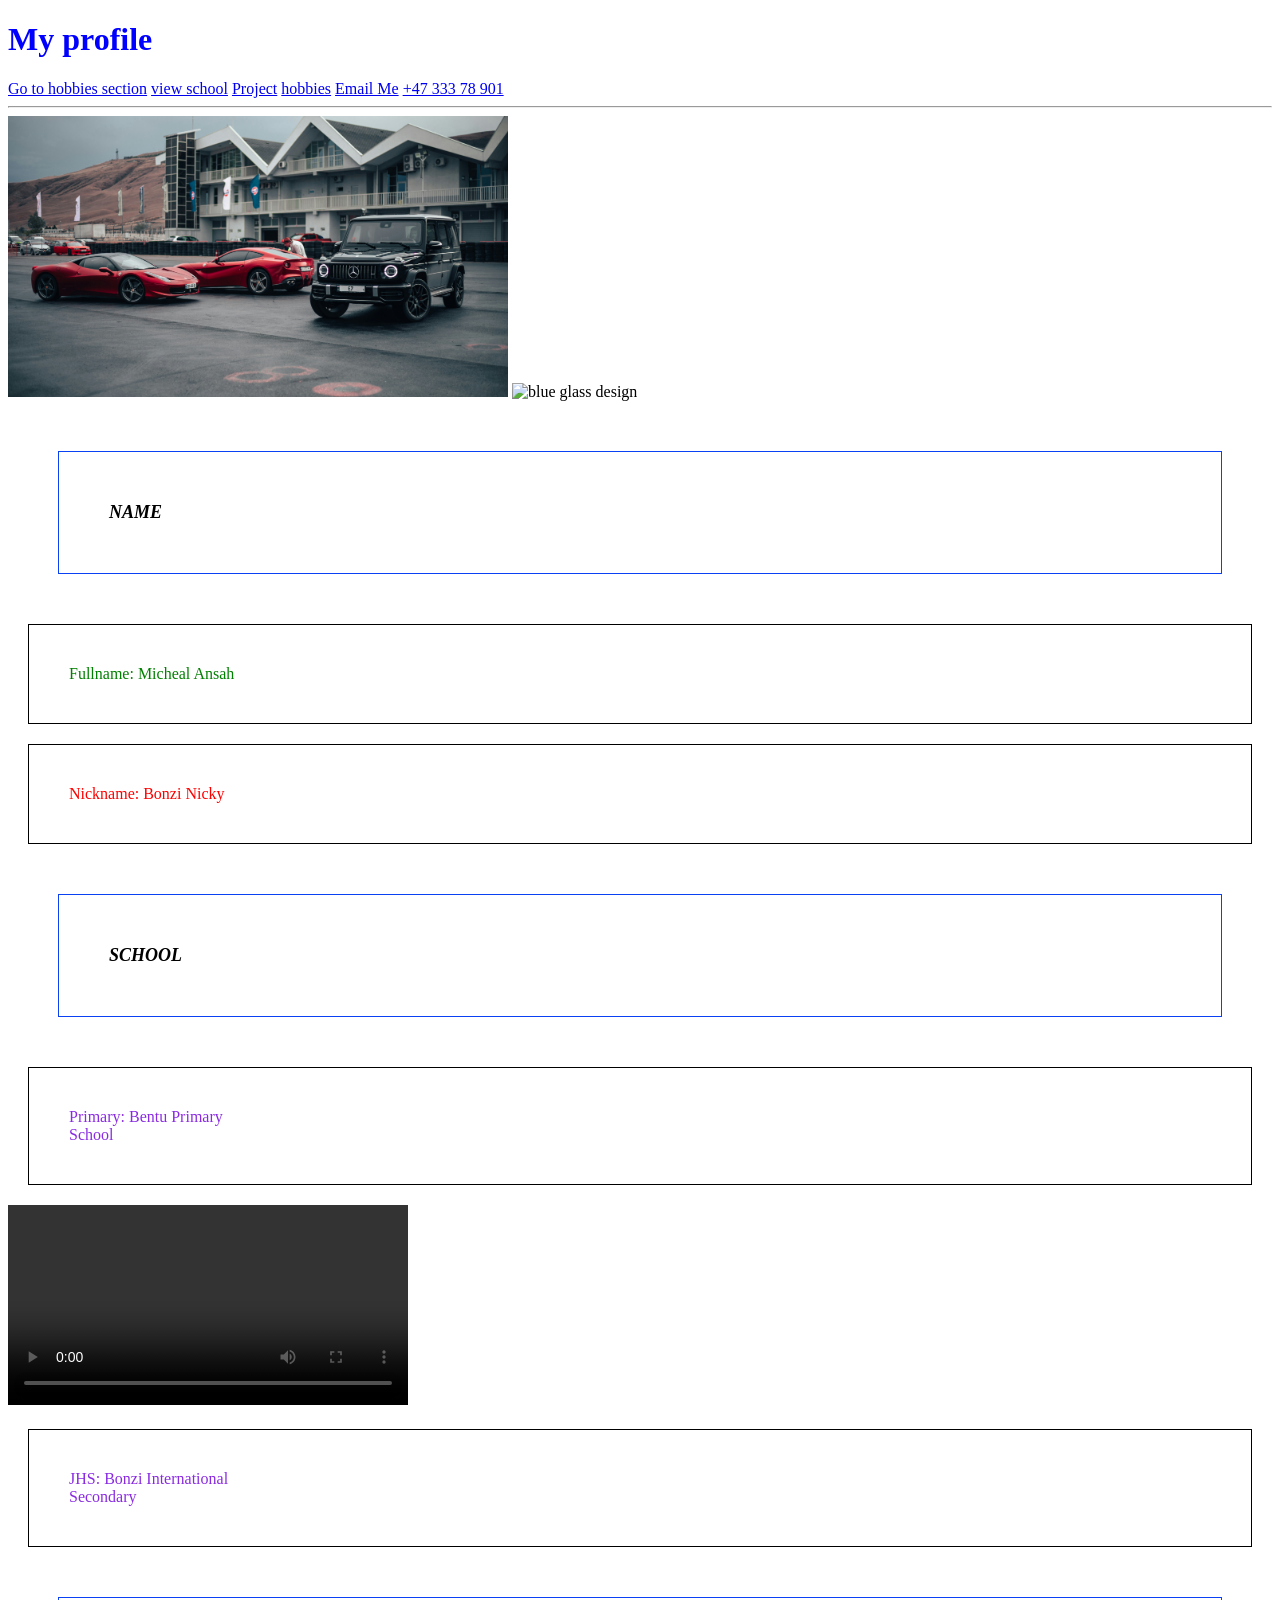
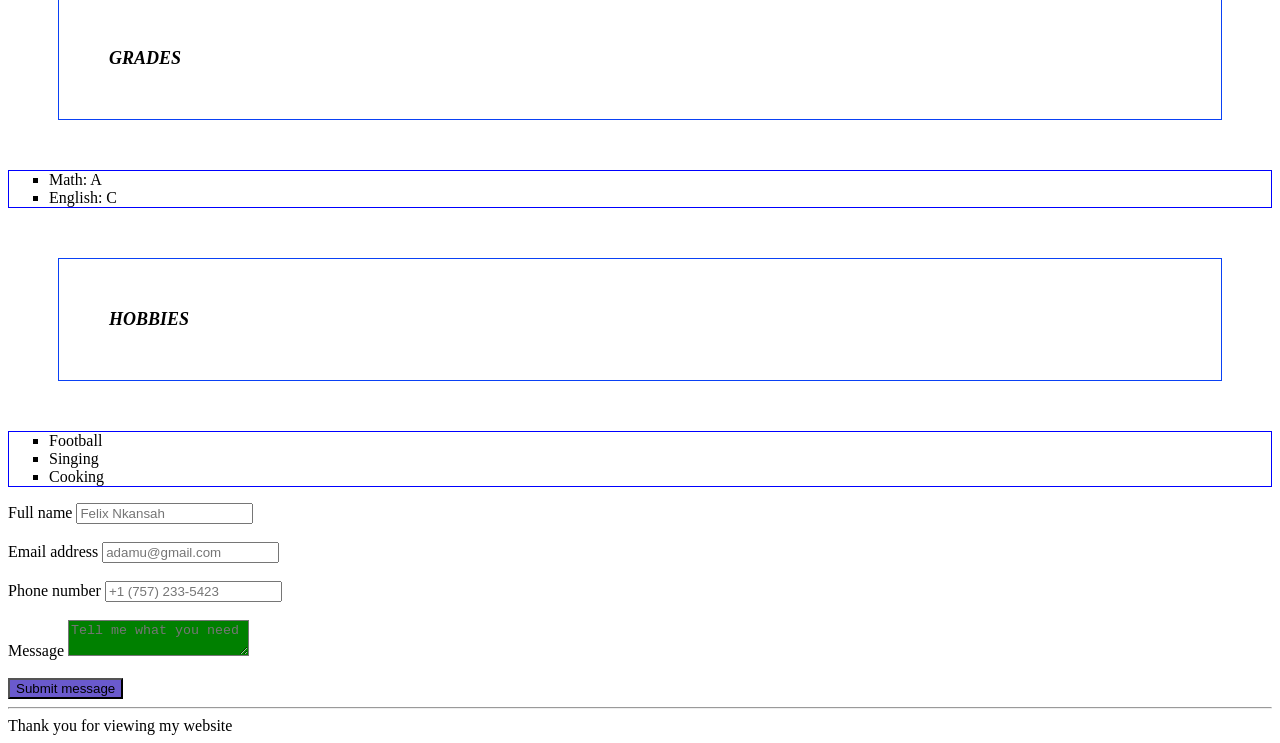
==== index.html @ 7d26f4d0 "We added everything needed for the website" ====
<!doctype html>
<html>
  <head>
    <title>First website 1.0</title>
    <link rel="stylesheet"  href="./style.css" />
  </head>
  <body>
    <header>
      <h1 style="color: blue" class="title">My profile</h1>
    </header>

    <nav>
      <a href="#hobbies">Go to hobbies section</a>

      <a href="https://www.google.com" target="_blank">view school</a>

      <a href="./projects.html" target="_blank">Project</a>

      <a href="#hobbies">hobbies</a>

      <a href="mailto:daniel@thrive.com">Email Me</a>

      <a href="tel:+4733378901">+47 333 78 901</a>
    </nav>

    <hr />

    <main class="content">
      <img src="./images/wagon.jpg" width="500" alt="Luxury cars" />

      <img
        src="https://images.unsplash.com/photo-1738962135713-483517899f32?q=80&w=1632&auto=format&fit=crop&ixlib=rb-4.1.0&ixid=M3wxMjA3fDB8MHxwaG90by1wYWdlfHx8fGVufDB8fHx8fA%3D%3D"
        height="100"
        alt="blue glass design"
      />

      <h2>Name</h2>
      <p class="fullname">Fullname: Micheal Ansah</p>
      <p id="nickname">Nickname: Bonzi Nicky</p>

      <h2 id="schools">School</h2>
      <p>
        Primary: Bentu Primary <br />
        School
      </p>

      <video width="400" controls>
        <source src="./videos/horse.mp4" type="video/mp4" />
      </video>

      <p class="text">
        JHS: Bonzi International <br />
        Secondary
      </p>

      <h2 id="grades">Grades</h2>
      <ul class="list-container">
        <li class="list-item">Math: A</li>
        <li class="list-item">English: C</li>
      </ul>

      <h2 id="hobbies">Hobbies</h2>
      <ol class="list-container">
        <li class="list-item">Football</li>
        <li class="list-item">Singing</li>
        <li class="list-item">Cooking</li>
      </ol>

      <form>
        <label for="name">Full name</label>
        <input type="text" id="name" placeholder="Felix Nkansah" />

        <br />
        <br />

        <label for="emailAddress">Email address</label>
        <input type="email" id="emailAddress" placeholder="adamu@gmail.com" />

        <br />
        <br />

        <label for="phoneNumber">Phone number</label>
        <input type="number" id="phoneNumber" placeholder="+1 (757) 233-5423" />

        <br />
        <br />

        <label for="message">Message</label>
        <textarea id="message" placeholder="Tell me what you need"></textarea>

        <br />
        <br />

        <button type="submit">Submit message</button>
      </form>
    </main>

    <hr />

    <footer>Thank you for viewing my website</footer>
    
    <script src="./script.js"> </script>
  </body>
</html>
---- style.css ----
.title {
  color: yellow;
}

button {
  background-color: slateblue;
}

h2 {
  margin: 50px;
  padding: 50px;
  border: 1px solid rgb(10, 65, 245);
  font-size: 18px;
  text-transform: uppercase;
  font-style: italic;
  font-family: "Arial, Helvetica, sans-serif";
}

p {
  color: blueviolet;
  border: 1px solid black;
  padding: 40px;
  margin: 20px;
}

.fullname {
  color: green;
}

#nickname {
  color: red;
}

#message {
  background: green;
}

.list-container {
  border: 1px solid blue;
}

.list-item {
  list-style-type: square;
}
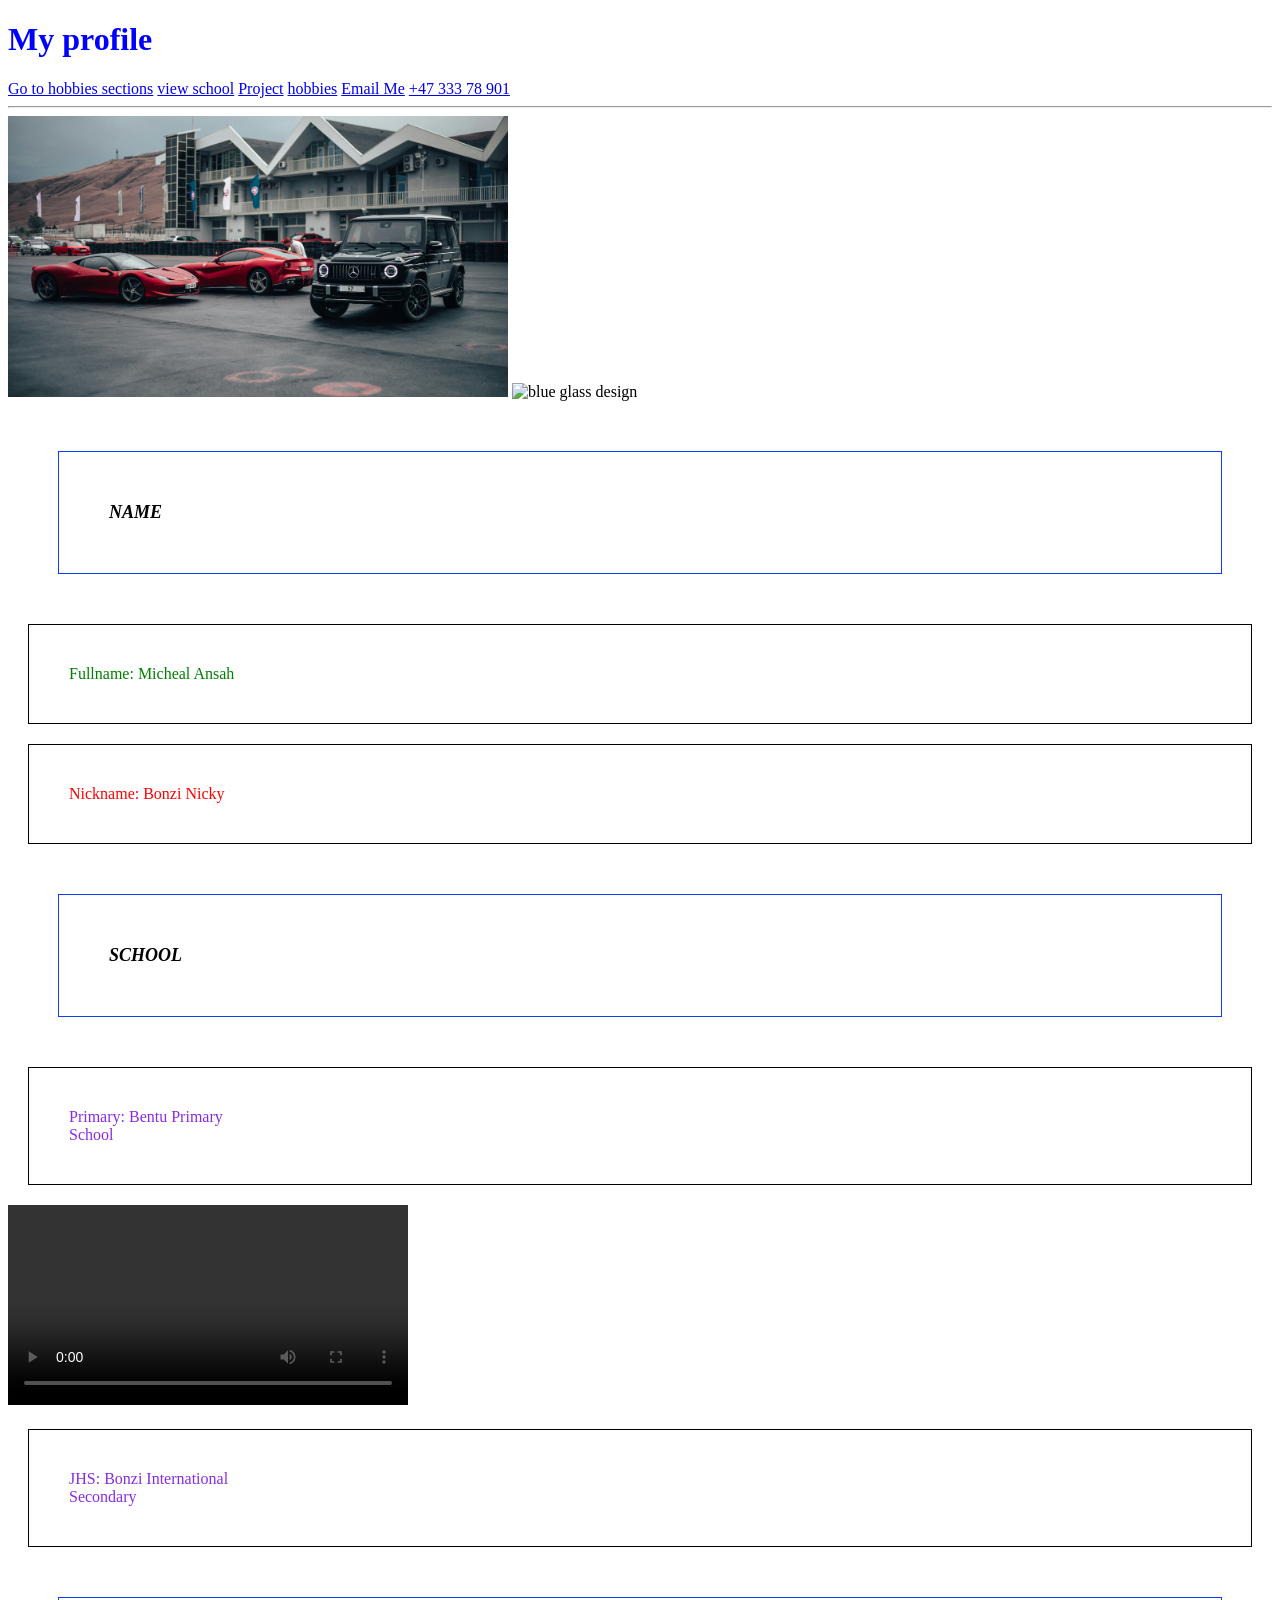
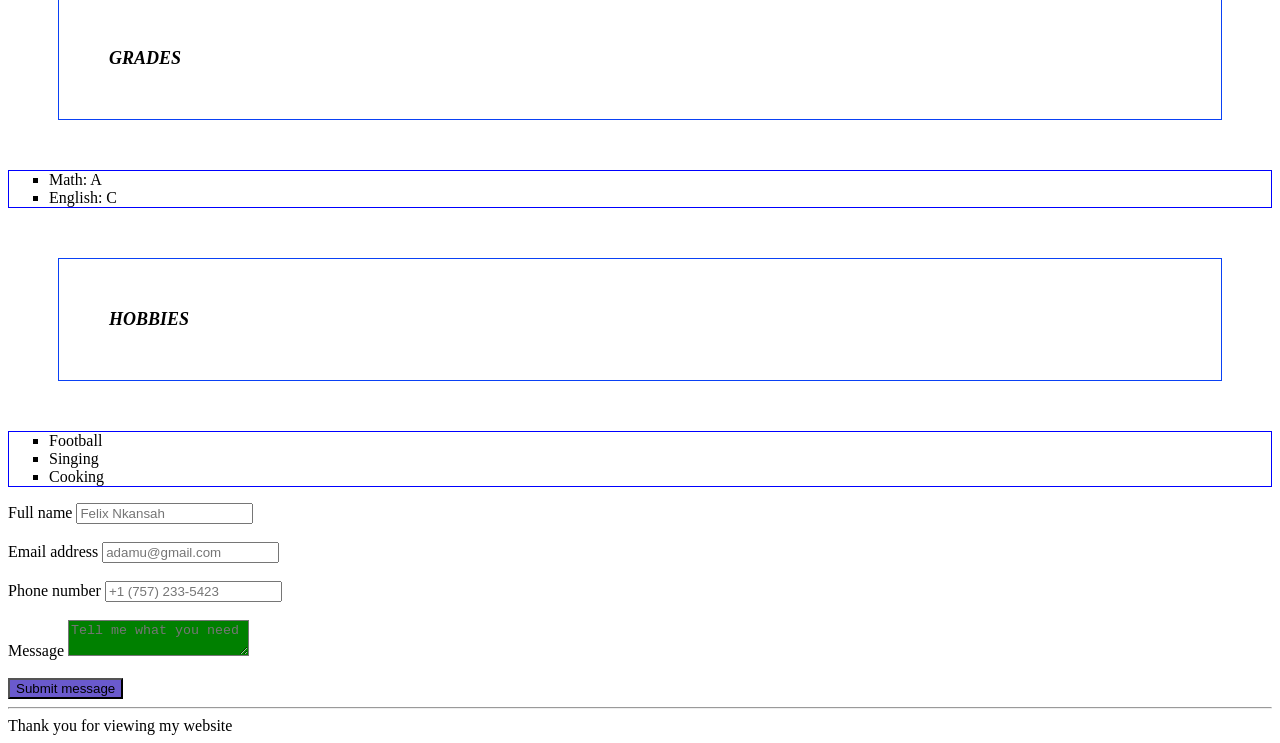
==== commit 25659a73: "fixed typo and added new title" ====
--- a/index.html
+++ b/index.html
@@ -1,7 +1,7 @@
 <!doctype html>
 <html>
   <head>
-    <title>First website 1.0</title>
+    <title>My first website project</title>
     <link rel="stylesheet"  href="./style.css" />
   </head>
   <body>
@@ -10,7 +10,7 @@
     </header>
 
     <nav>
-      <a href="#hobbies">Go to hobbies section</a>
+      <a href="#hobbies">Go to hobbies sections</a>
 
       <a href="https://www.google.com" target="_blank">view school</a>
 
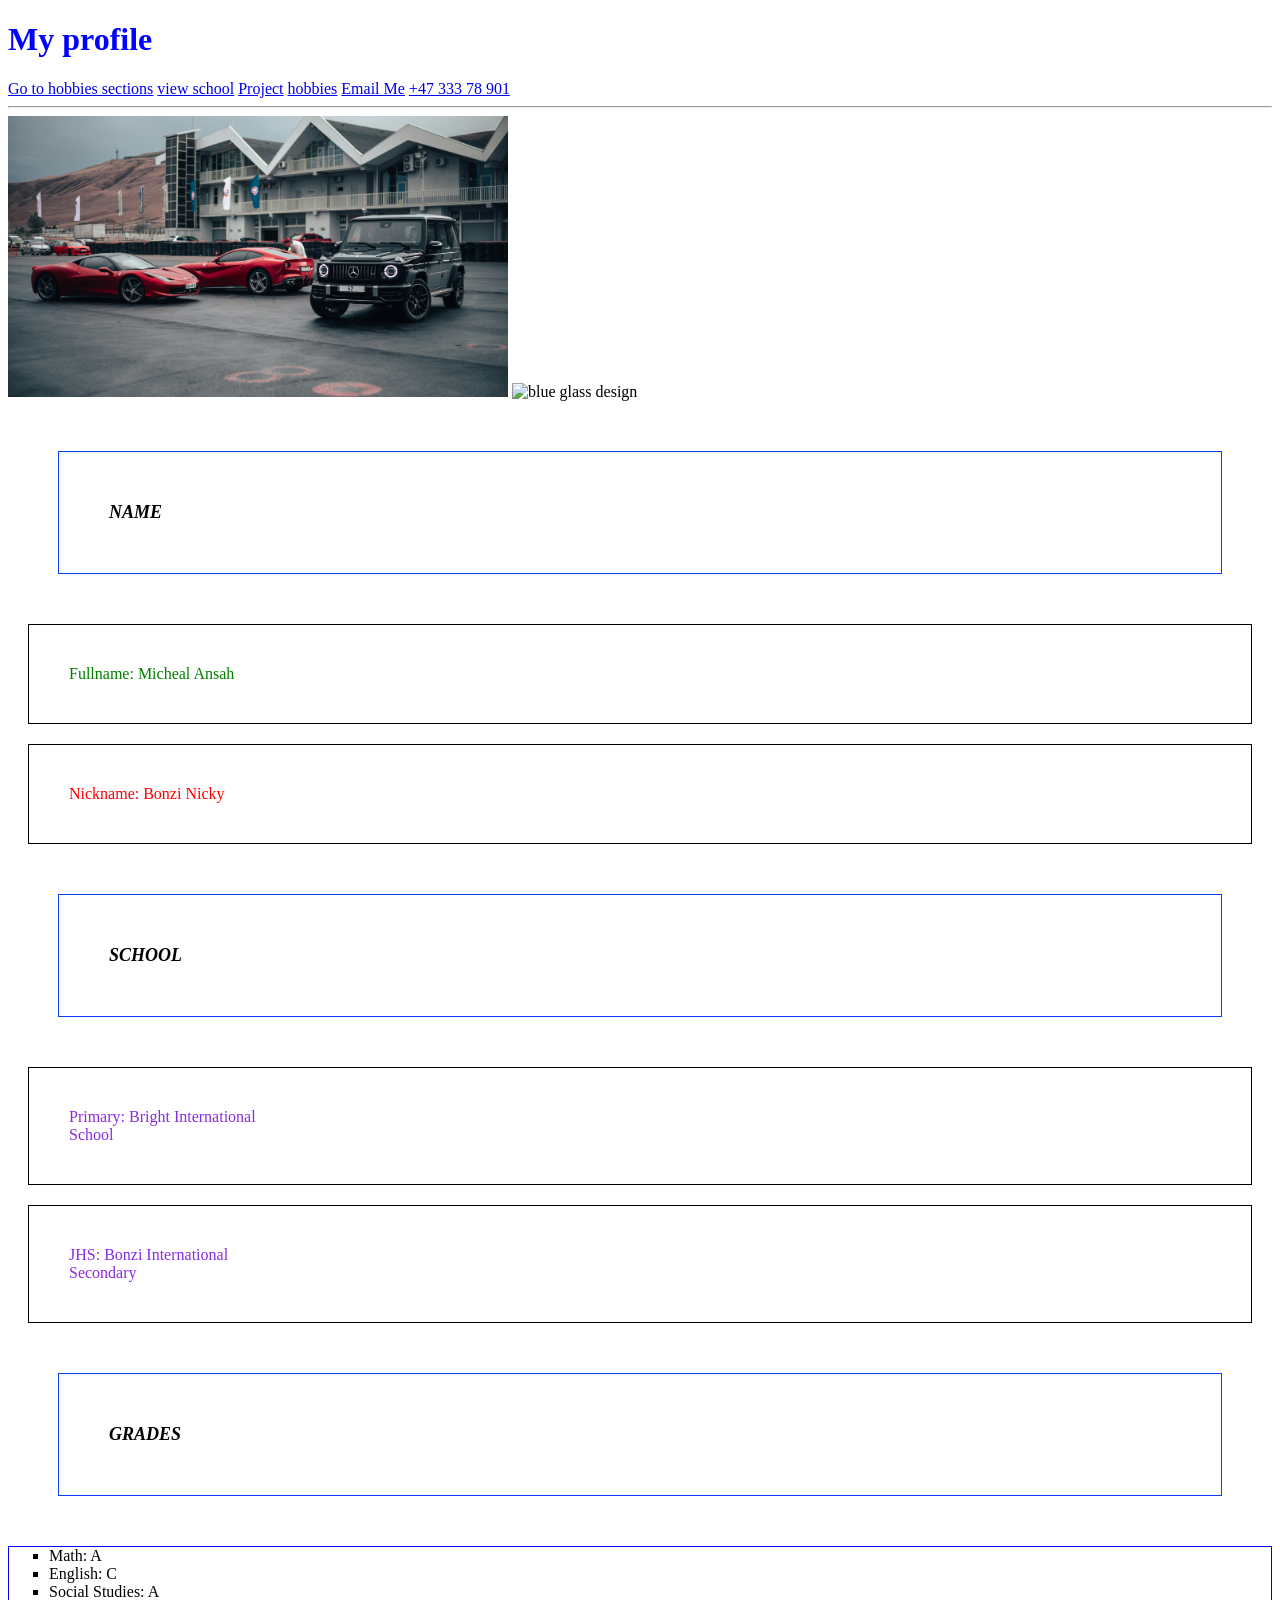
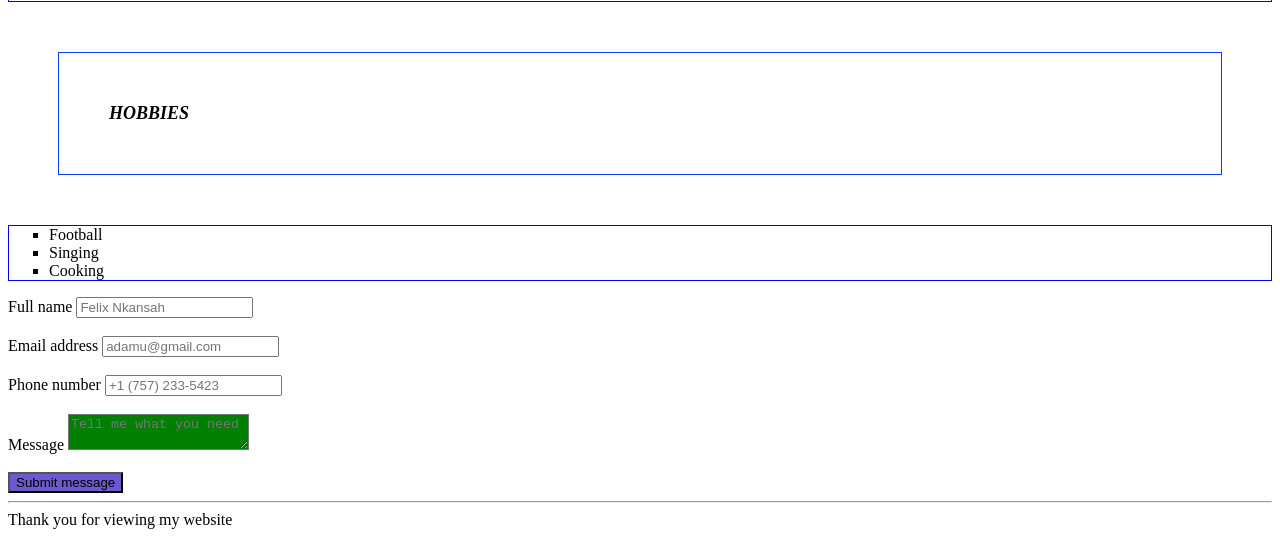
==== commit f7db09f9: "Removed the video tag, added new grades and updated school info" ====
--- a/index.html
+++ b/index.html
@@ -40,13 +40,9 @@
 
       <h2 id="schools">School</h2>
       <p>
-        Primary: Bentu Primary <br />
+        Primary: Bright International <br />
         School
       </p>
-
-      <video width="400" controls>
-        <source src="./videos/horse.mp4" type="video/mp4" />
-      </video>
 
       <p class="text">
         JHS: Bonzi International <br />
@@ -57,6 +53,7 @@
       <ul class="list-container">
         <li class="list-item">Math: A</li>
         <li class="list-item">English: C</li>
+        <li class="list-item">Social Studies: A</li>
       </ul>
 
       <h2 id="hobbies">Hobbies</h2>
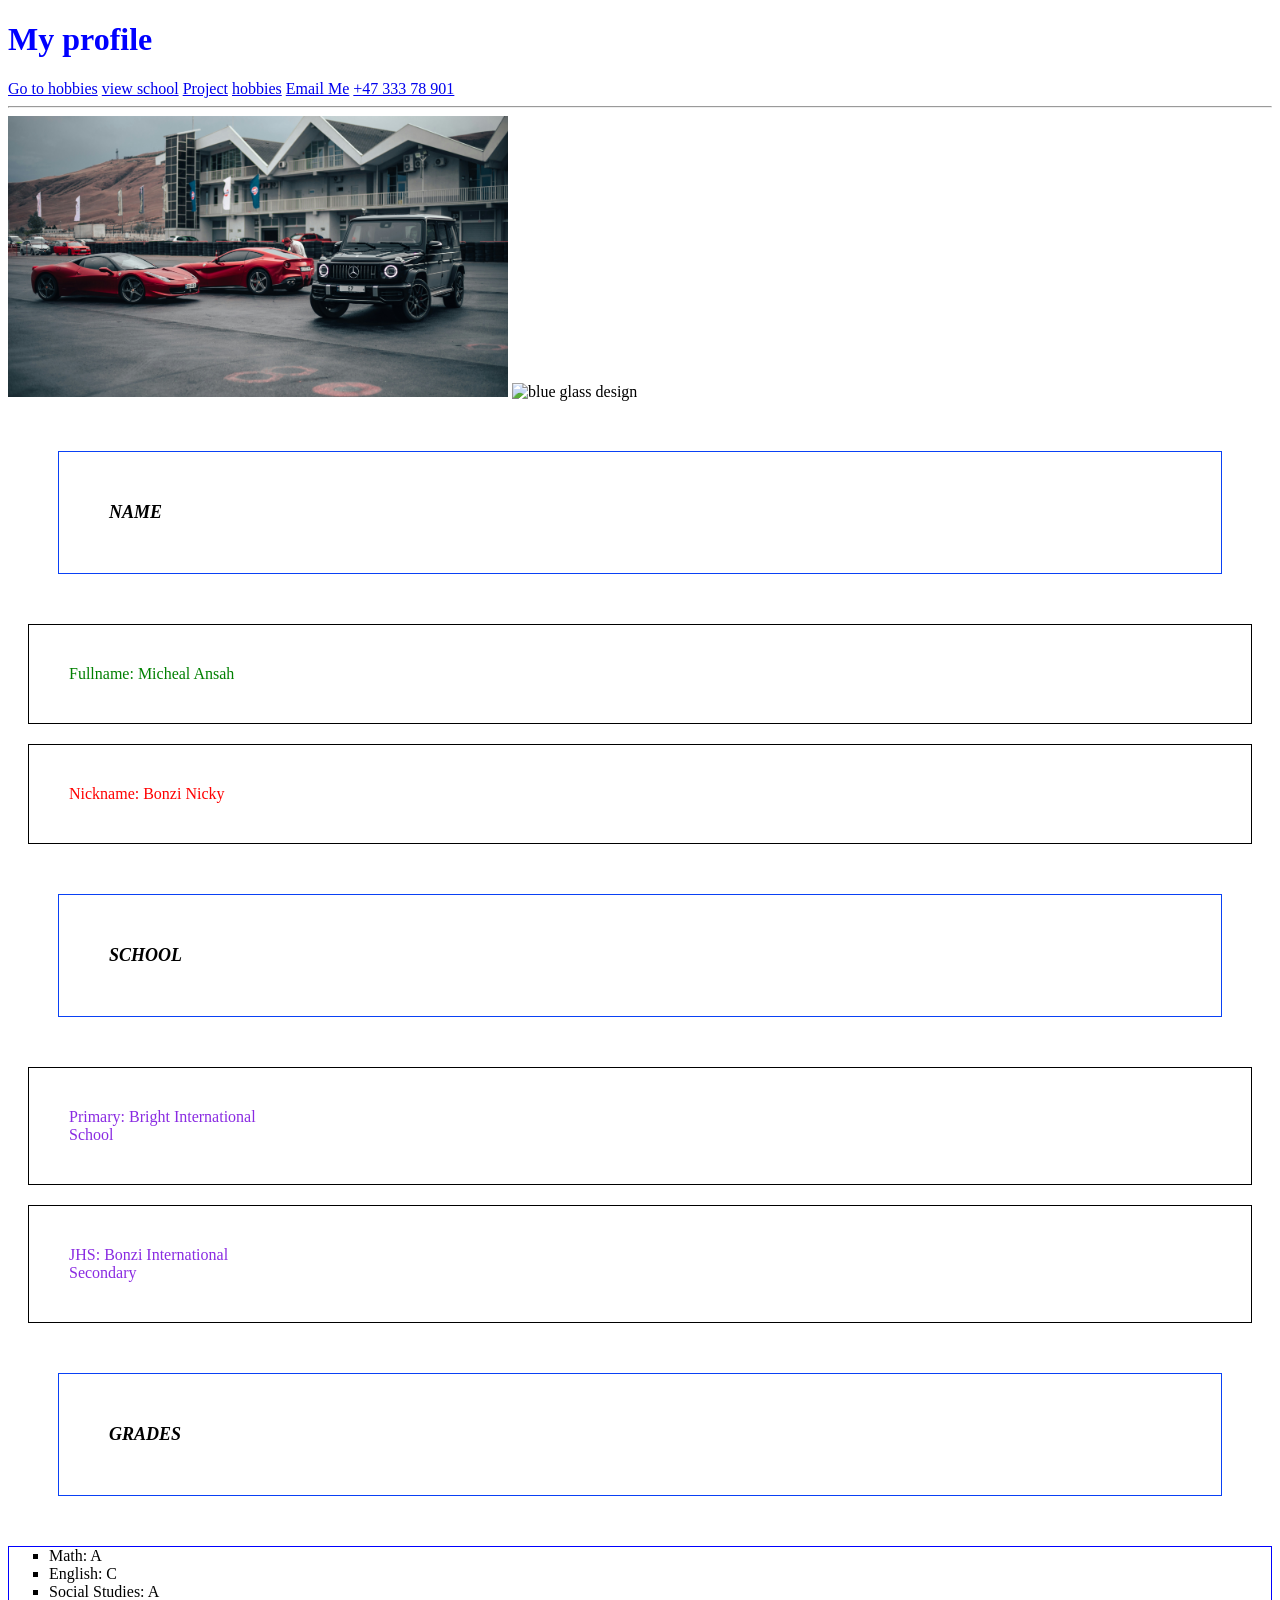
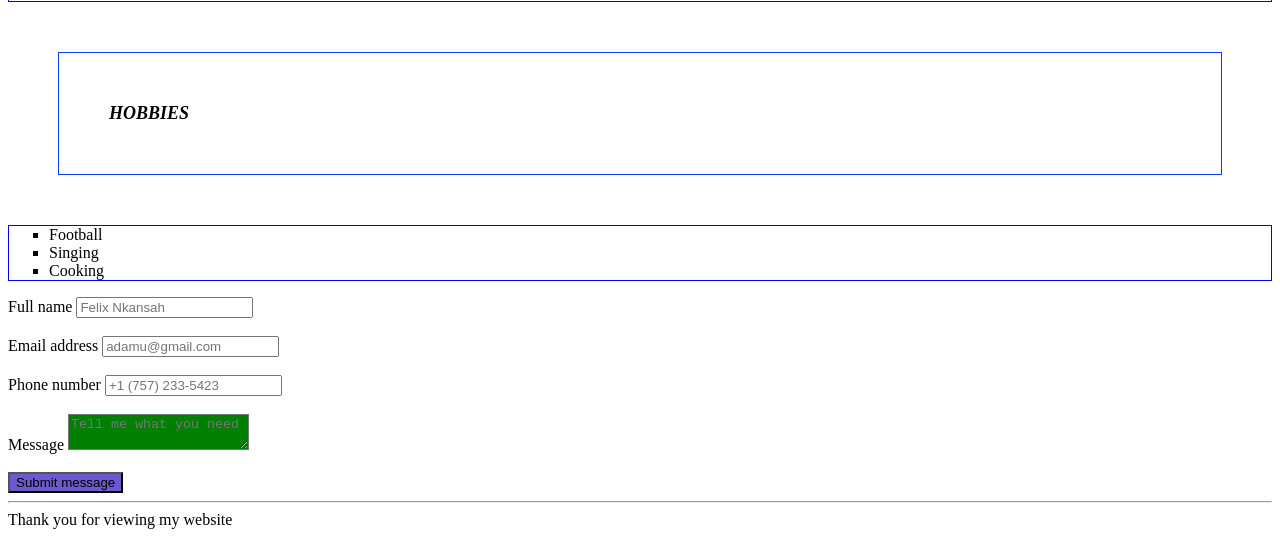
==== commit b4db4efe: "Shorten link text for hobbies section" ====
--- a/index.html
+++ b/index.html
@@ -10,7 +10,7 @@
     </header>
 
     <nav>
-      <a href="#hobbies">Go to hobbies sections</a>
+      <a href="#hobbies">Go to hobbies</a>
 
       <a href="https://www.google.com" target="_blank">view school</a>
 
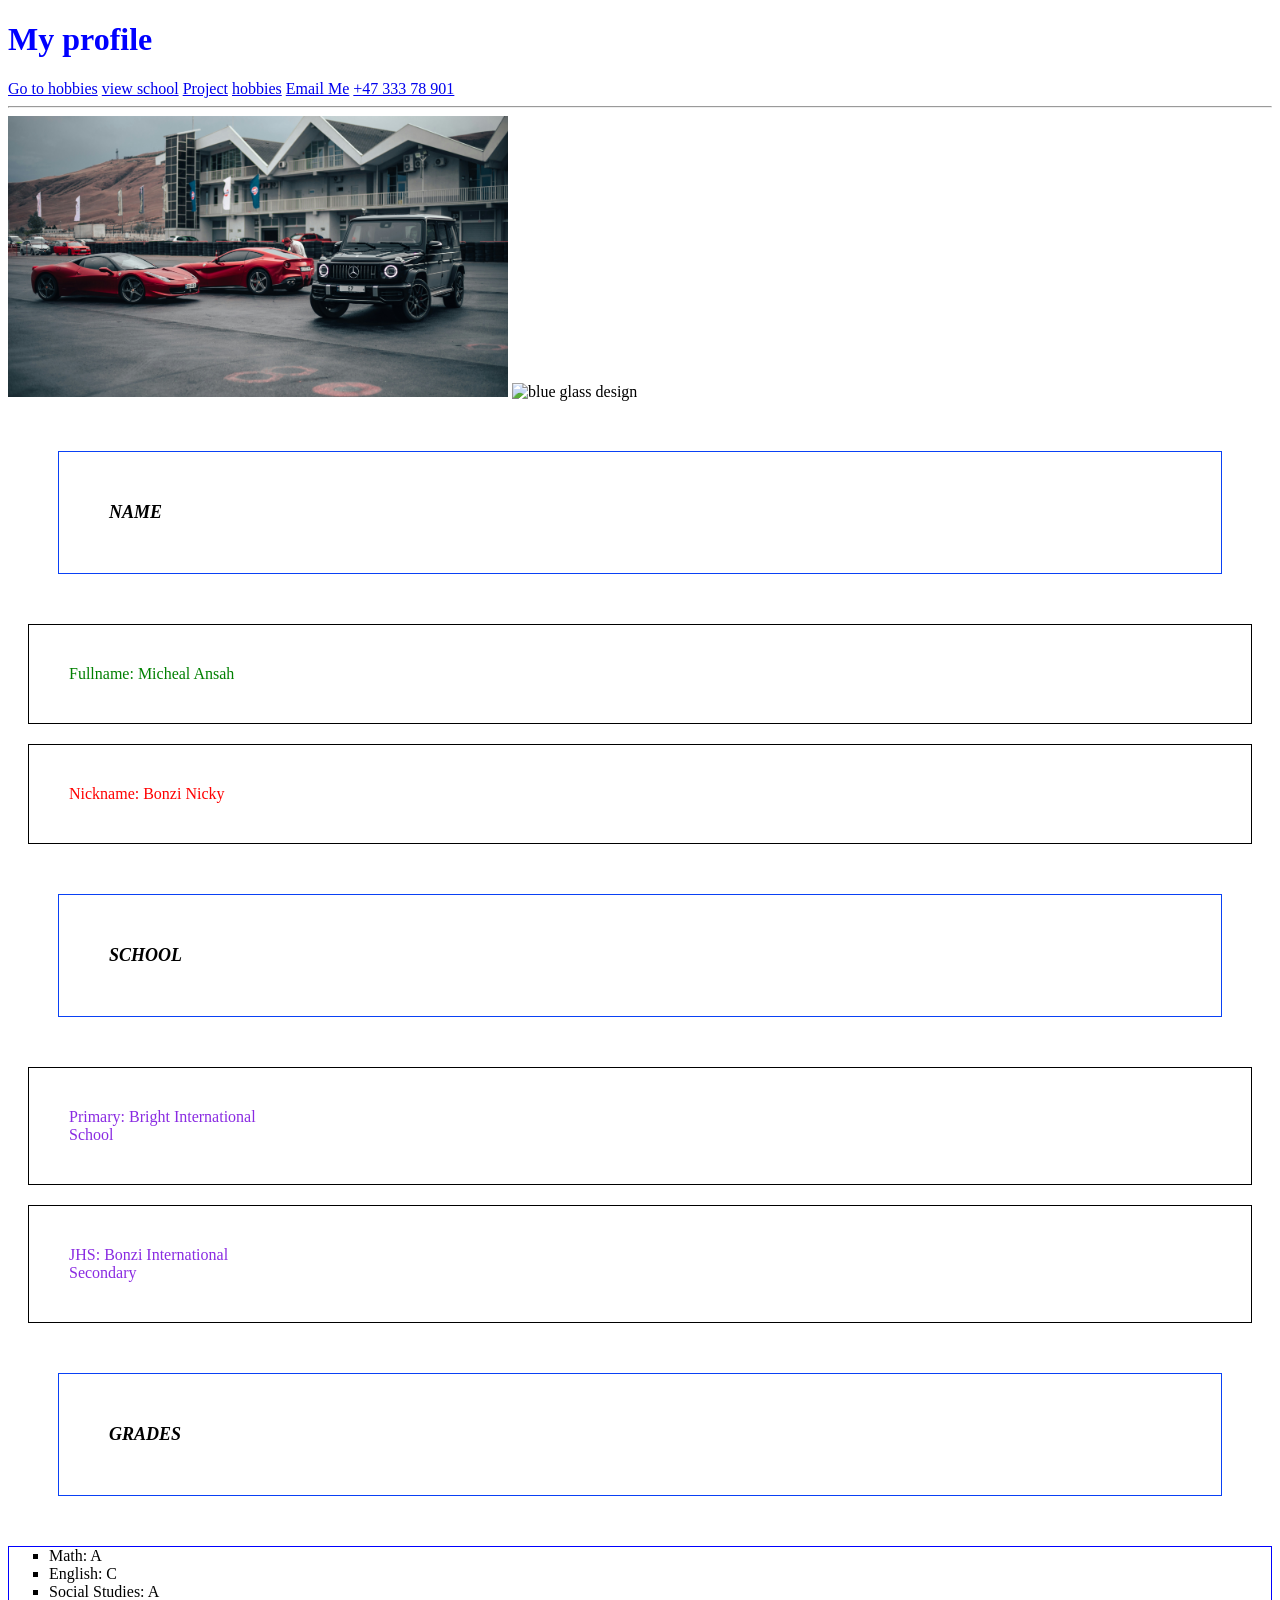
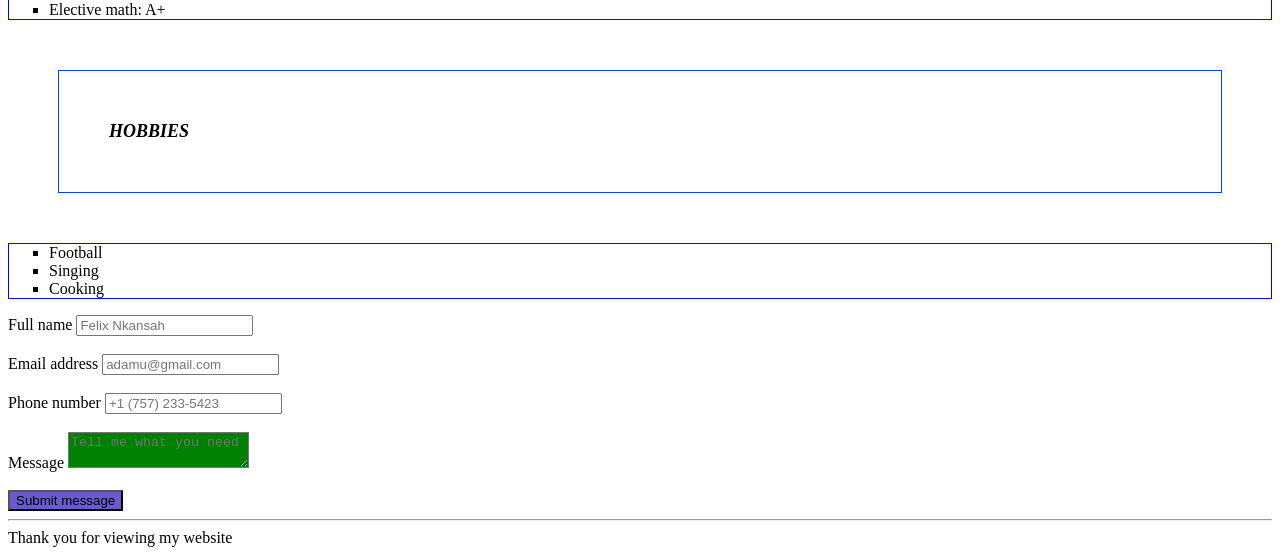
==== commit 2aeb0ab3: "Add elective math grade to the grades section" ====
--- a/index.html
+++ b/index.html
@@ -54,6 +54,7 @@
         <li class="list-item">Math: A</li>
         <li class="list-item">English: C</li>
         <li class="list-item">Social Studies: A</li>
+        <li class="list-item">Elective math: A+</li>
       </ul>
 
       <h2 id="hobbies">Hobbies</h2>
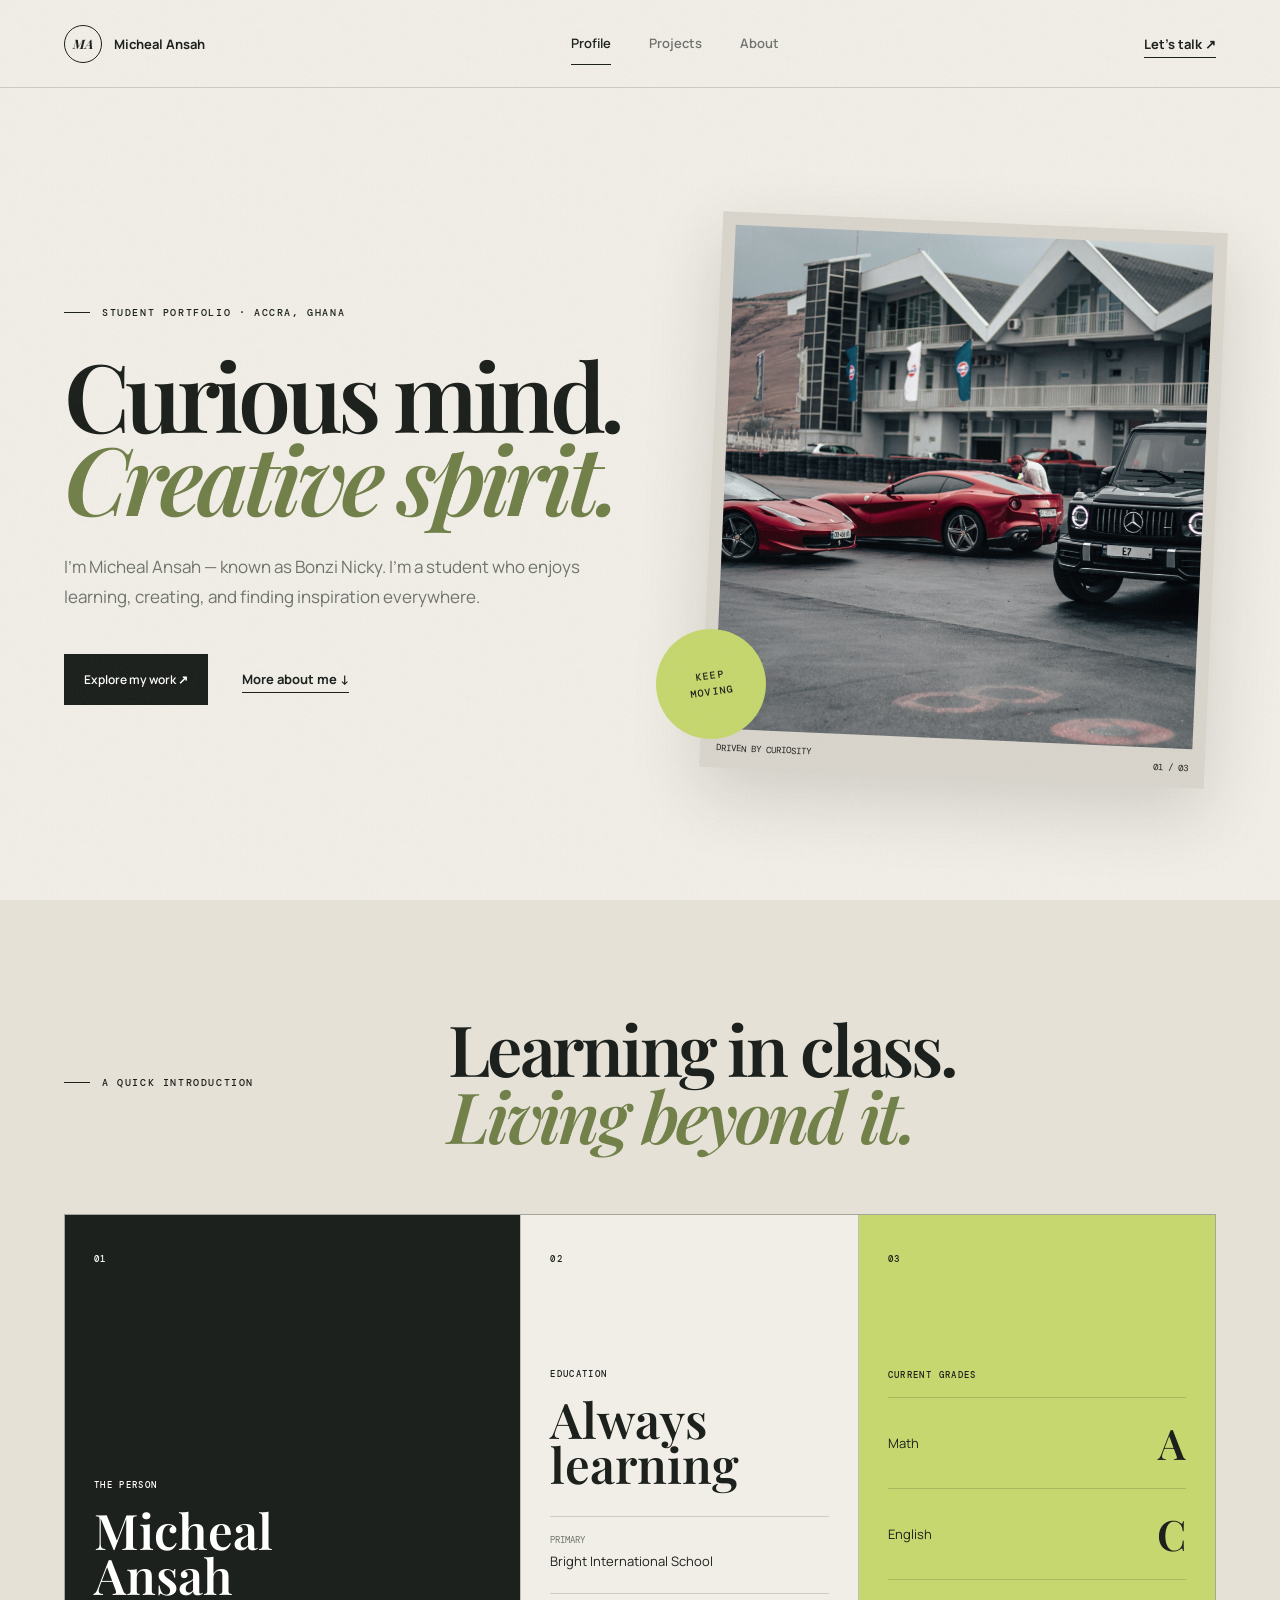
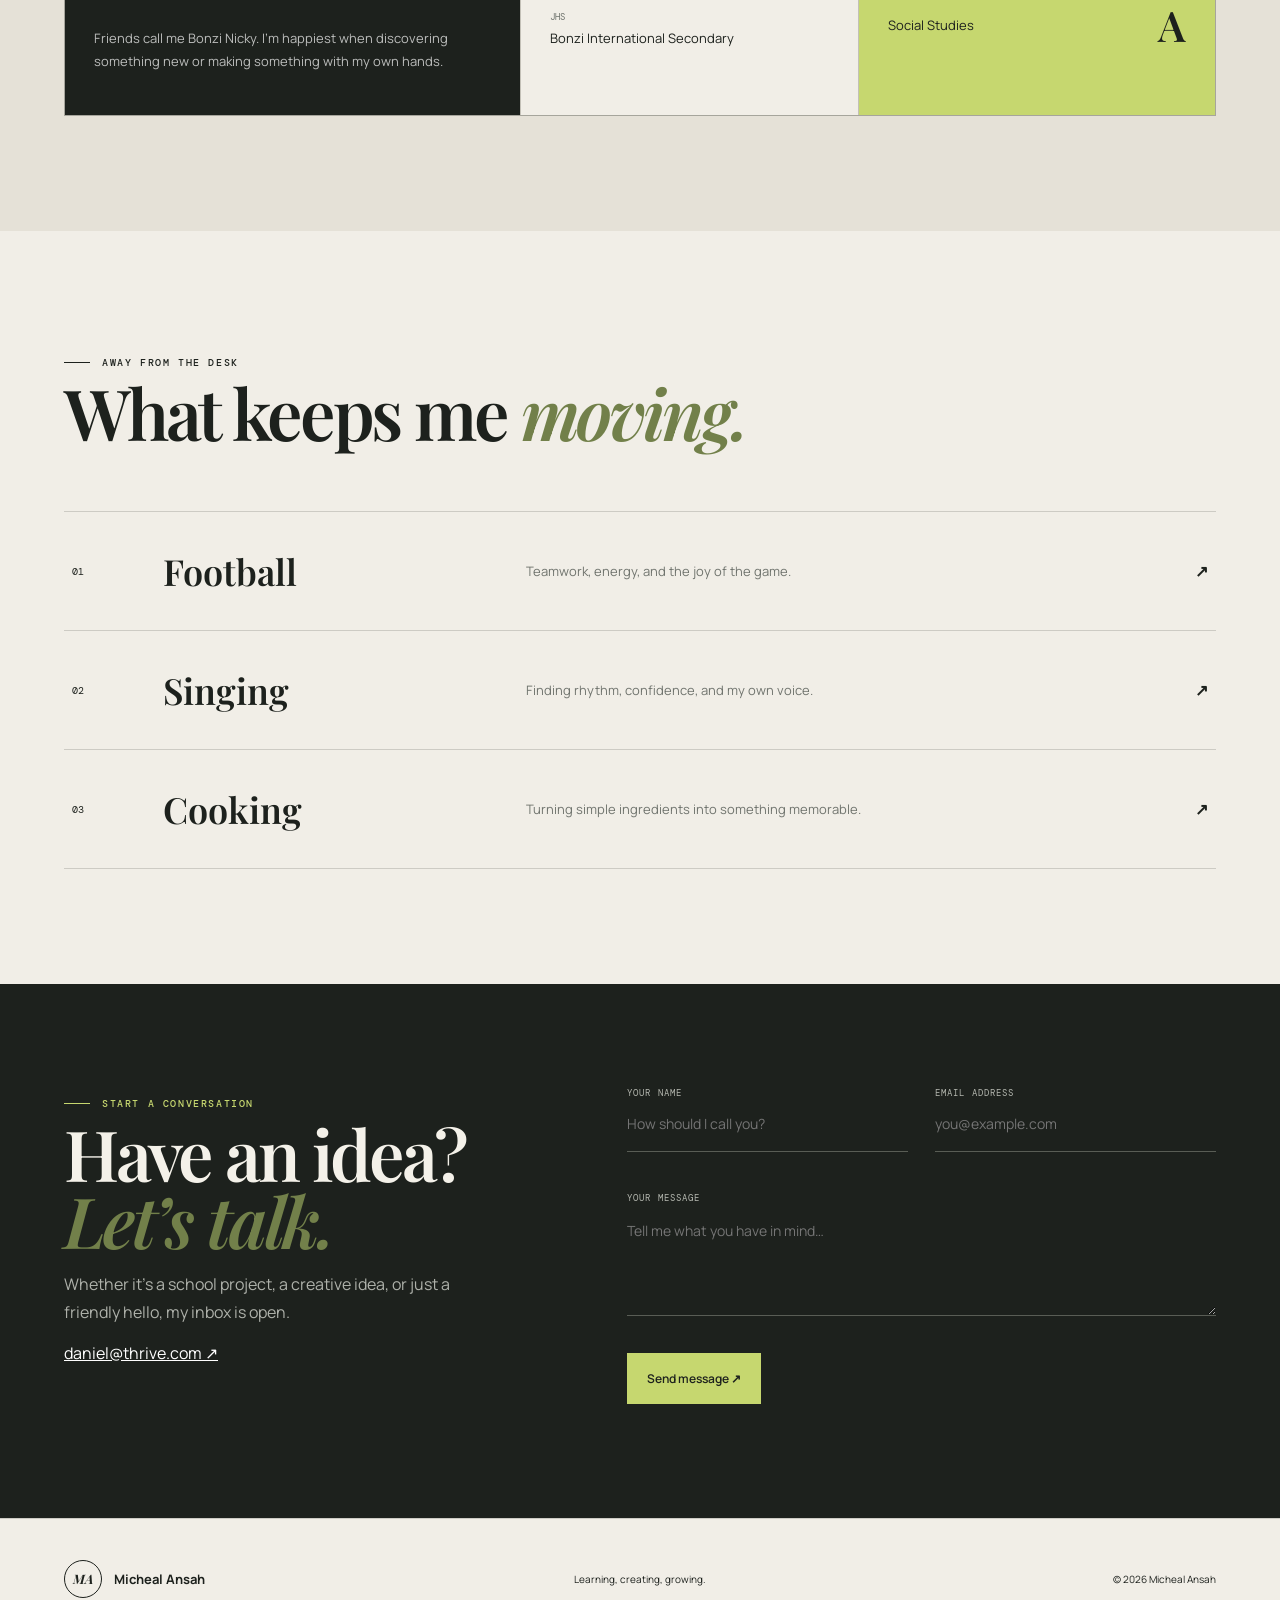
==== commit 1d68aada: "Enhance website structure and styling: update HTML, CSS, and JavaScript; add Netlify configuration" ====
--- a/index.html
+++ b/index.html
@@ -1,102 +1,174 @@
 <!doctype html>
-<html>
+<html lang="en">
   <head>
-    <title>My first website project</title>
-    <link rel="stylesheet"  href="./style.css" />
+    <meta charset="UTF-8" />
+    <meta name="viewport" content="width=device-width,initial-scale=1" />
+    <meta
+      name="description"
+      content="The personal portfolio of Micheal Ansah."
+    />
+    <title>Micheal Ansah — Student & Creator</title>
+    <link rel="preconnect" href="https://fonts.googleapis.com" />
+    <link rel="preconnect" href="https://fonts.gstatic.com" crossorigin />
+    <link
+      href="https://fonts.googleapis.com/css2?family=DM+Mono:wght@400;500&family=Manrope:wght@400;500;600;700&family=Playfair+Display:ital,wght@0,600;1,600&display=swap"
+      rel="stylesheet"
+    />
+    <link rel="stylesheet" href="./style.css" />
   </head>
   <body>
-    <header>
-      <h1 style="color: blue" class="title">My profile</h1>
+    <div class="noise" aria-hidden="true"></div>
+    <header class="site-header">
+      <a class="brand" href="./index.html"><span>MA</span>Micheal Ansah</a>
+      <nav>
+        <a class="active" href="./index.html">Profile</a
+        ><a href="./projects.html">Projects</a><a href="./about.html">About</a>
+      </nav>
+      <a class="header-cta" href="#contact">Let’s talk ↗</a>
     </header>
-
-    <nav>
-      <a href="#hobbies">Go to hobbies</a>
-
-      <a href="https://www.google.com" target="_blank">view school</a>
-
-      <a href="./projects.html" target="_blank">Project</a>
-
-      <a href="#hobbies">hobbies</a>
-
-      <a href="mailto:daniel@thrive.com">Email Me</a>
-
-      <a href="tel:+4733378901">+47 333 78 901</a>
-    </nav>
-
-    <hr />
-
-    <main class="content">
-      <img src="./images/wagon.jpg" width="500" alt="Luxury cars" />
-
-      <img
-        src="https://images.unsplash.com/photo-1738962135713-483517899f32?q=80&w=1632&auto=format&fit=crop&ixlib=rb-4.1.0&ixid=M3wxMjA3fDB8MHxwaG90by1wYWdlfHx8fGVufDB8fHx8fA%3D%3D"
-        height="100"
-        alt="blue glass design"
-      />
-
-      <h2>Name</h2>
-      <p class="fullname">Fullname: Micheal Ansah</p>
-      <p id="nickname">Nickname: Bonzi Nicky</p>
-
-      <h2 id="schools">School</h2>
-      <p>
-        Primary: Bright International <br />
-        School
-      </p>
-
-      <p class="text">
-        JHS: Bonzi International <br />
-        Secondary
-      </p>
-
-      <h2 id="grades">Grades</h2>
-      <ul class="list-container">
-        <li class="list-item">Math: A</li>
-        <li class="list-item">English: C</li>
-        <li class="list-item">Social Studies: A</li>
-        <li class="list-item">Elective math: A+</li>
-      </ul>
-
-      <h2 id="hobbies">Hobbies</h2>
-      <ol class="list-container">
-        <li class="list-item">Football</li>
-        <li class="list-item">Singing</li>
-        <li class="list-item">Cooking</li>
-      </ol>
-
-      <form>
-        <label for="name">Full name</label>
-        <input type="text" id="name" placeholder="Felix Nkansah" />
-
-        <br />
-        <br />
-
-        <label for="emailAddress">Email address</label>
-        <input type="email" id="emailAddress" placeholder="adamu@gmail.com" />
-
-        <br />
-        <br />
-
-        <label for="phoneNumber">Phone number</label>
-        <input type="number" id="phoneNumber" placeholder="+1 (757) 233-5423" />
-
-        <br />
-        <br />
-
-        <label for="message">Message</label>
-        <textarea id="message" placeholder="Tell me what you need"></textarea>
-
-        <br />
-        <br />
-
-        <button type="submit">Submit message</button>
-      </form>
+    <main>
+      <section class="hero">
+        <div class="hero-copy reveal">
+          <p class="eyebrow"><span></span>Student portfolio · Accra, Ghana</p>
+          <h1>Curious mind.<br /><em>Creative spirit.</em></h1>
+          <p class="hero-intro">
+            I’m Micheal Ansah — known as Bonzi Nicky. I’m a student who enjoys
+            learning, creating, and finding inspiration everywhere.
+          </p>
+          <div class="hero-actions">
+            <a class="button button-dark" href="./projects.html"
+              >Explore my work ↗</a
+            ><a class="text-link" href="#profile">More about me ↓</a>
+          </div>
+        </div>
+        <div class="hero-visual reveal">
+          <div class="image-frame">
+            <img
+              src="./images/wagon.jpg"
+              alt="A classic car parked in a scenic landscape"
+            />
+            <p>Driven by curiosity <span>01 / 03</span></p>
+          </div>
+          <div class="stamp">KEEP<br />MOVING</div>
+        </div>
+      </section>
+      <section class="profile-section" id="profile">
+        <div class="section-heading reveal">
+          <p class="eyebrow"><span></span>A quick introduction</p>
+          <h2>Learning in class.<br /><em>Living beyond it.</em></h2>
+        </div>
+        <div class="profile-grid">
+          <article class="profile-card feature-card reveal">
+            <p class="card-number">01</p>
+            <div>
+              <p class="card-kicker">The person</p>
+              <h3>Micheal<br />Ansah</h3>
+              <p>
+                Friends call me Bonzi Nicky. I’m happiest when discovering
+                something new or making something with my own hands.
+              </p>
+            </div>
+          </article>
+          <article class="profile-card reveal">
+            <p class="card-number">02</p>
+            <div>
+              <p class="card-kicker">Education</p>
+              <h3>Always<br />learning</h3>
+              <dl>
+                <div>
+                  <dt>Primary</dt>
+                  <dd>Bright International School</dd>
+                </div>
+                <div>
+                  <dt>JHS</dt>
+                  <dd>Bonzi International Secondary</dd>
+                </div>
+              </dl>
+            </div>
+          </article>
+          <article class="profile-card accent-card reveal">
+            <p class="card-number">03</p>
+            <div>
+              <p class="card-kicker">Current grades</p>
+              <ul class="score-list">
+                <li><span>Math</span><strong>A</strong></li>
+                <li><span>English</span><strong>C</strong></li>
+                <li><span>Social Studies</span><strong>A</strong></li>
+              </ul>
+            </div>
+          </article>
+        </div>
+      </section>
+      <section class="interests-section">
+        <div class="section-heading compact reveal">
+          <p class="eyebrow"><span></span>Away from the desk</p>
+          <h2>What keeps me <em>moving.</em></h2>
+        </div>
+        <div class="interest-list">
+          <article class="interest reveal">
+            <span>01</span>
+            <h3>Football</h3>
+            <p>Teamwork, energy, and the joy of the game.</p>
+            <b>↗</b>
+          </article>
+          <article class="interest reveal">
+            <span>02</span>
+            <h3>Singing</h3>
+            <p>Finding rhythm, confidence, and my own voice.</p>
+            <b>↗</b>
+          </article>
+          <article class="interest reveal">
+            <span>03</span>
+            <h3>Cooking</h3>
+            <p>Turning simple ingredients into something memorable.</p>
+            <b>↗</b>
+          </article>
+        </div>
+      </section>
+      <section class="contact-section" id="contact">
+        <div class="contact-copy reveal">
+          <p class="eyebrow light"><span></span>Start a conversation</p>
+          <h2>Have an idea?<br /><em>Let’s talk.</em></h2>
+          <p>
+            Whether it’s a school project, a creative idea, or just a friendly
+            hello, my inbox is open.
+          </p>
+          <a href="mailto:daniel@thrive.com">daniel@thrive.com ↗</a>
+        </div>
+        <form class="contact-form reveal" id="contact-form">
+          <div class="field-row">
+            <div>
+              <label for="name">Your name</label
+              ><input id="name" placeholder="How should I call you?" required />
+            </div>
+            <div>
+              <label for="emailAddress">Email address</label
+              ><input
+                type="email"
+                id="emailAddress"
+                placeholder="you@example.com"
+                required
+              />
+            </div>
+          </div>
+          <label for="message">Your message</label
+          ><textarea
+            id="message"
+            placeholder="Tell me what you have in mind…"
+            required
+          ></textarea
+          ><button class="button button-light" type="submit">
+            Send message ↗
+          </button>
+          <p class="form-status" role="status"></p>
+        </form>
+      </section>
     </main>
-
-    <hr />
-
-    <footer>Thank you for viewing my website</footer>
-    
-    <script src="./script.js"> </script>
+    <footer>
+      <a class="brand" href="./index.html"><span>MA</span>Micheal Ansah</a>
+      <p>Learning, creating, growing.</p>
+      <p>© <span id="year"></span> Micheal Ansah</p>
+    </footer>
+    <script src="./script.js"></script>
   </body>
 </html>
--- a/style.css
+++ b/style.css
@@ -1,44 +1,599 @@
-.title {
-  color: yellow;
-}
-
-button {
-  background-color: slateblue;
-}
-
-h2 {
-  margin: 50px;
-  padding: 50px;
-  border: 1px solid rgb(10, 65, 245);
-  font-size: 18px;
+:root {
+  --paper: #f1eee7;
+  --ink: #1d211d;
+  --muted: #70746e;
+  --lime: #c6d76f;
+  --line: #1d211d2b;
+  --serif: 'Playfair Display', serif;
+  --sans: 'Manrope', sans-serif;
+  --mono: 'DM Mono', monospace;
+}
+* {
+  box-sizing: border-box;
+}
+html {
+  scroll-behavior: smooth;
+}
+body {
+  margin: 0;
+  background: var(--paper);
+  color: var(--ink);
+  font-family: var(--sans);
+}
+.noise {
+  position: fixed;
+  inset: 0;
+  z-index: 20;
+  pointer-events: none;
+  opacity: 0.045;
+  background-image: url("data:image/svg+xml,%3Csvg xmlns='http://www.w3.org/2000/svg'%3E%3Cfilter id='n'%3E%3CfeTurbulence baseFrequency='.8' numOctaves='3'/%3E%3C/filter%3E%3Crect width='100%25' height='100%25' filter='url(%23n)'/%3E%3C/svg%3E");
+}
+.site-header {
+  height: 88px;
+  padding: 0 5vw;
+  display: flex;
+  align-items: center;
+  justify-content: space-between;
+  border-bottom: 1px solid var(--line);
+}
+.brand {
+  display: flex;
+  align-items: center;
+  gap: 12px;
+  color: inherit;
+  text-decoration: none;
+  font-size: 13px;
+  font-weight: 700;
+}
+.brand span {
+  display: grid;
+  place-items: center;
+  width: 38px;
+  height: 38px;
+  border: 1px solid;
+  border-radius: 50%;
+  font-family: var(--serif);
+  font-style: italic;
+}
+.site-header nav {
+  display: flex;
+  gap: 38px;
+}
+.site-header nav a {
+  color: var(--muted);
+  font-size: 13px;
+  font-weight: 600;
+  text-decoration: none;
+  border-bottom: 1px solid transparent;
+  padding: 12px 0;
+}
+.site-header nav a:hover,
+.site-header nav a.active {
+  color: var(--ink);
+  border-color: var(--ink);
+}
+.header-cta,
+.text-link {
+  color: inherit;
+  font-size: 13px;
+  font-weight: 700;
+  text-underline-offset: 8px;
+}
+.hero {
+  min-height: calc(100vh - 88px);
+  display: grid;
+  grid-template-columns: 1.05fr 0.95fr;
+  padding: 7vw 5vw 6vw;
+  gap: 7vw;
+}
+.hero-copy,
+.hero-visual {
+  align-self: center;
+}
+.eyebrow {
+  font: 500 10px var(--mono);
+  letter-spacing: 0.16em;
   text-transform: uppercase;
-  font-style: italic;
-  font-family: "Arial, Helvetica, sans-serif";
-}
-
-p {
-  color: blueviolet;
-  border: 1px solid black;
-  padding: 40px;
-  margin: 20px;
-}
-
-.fullname {
-  color: green;
-}
-
-#nickname {
-  color: red;
-}
-
-#message {
-  background: green;
-}
-
-.list-container {
-  border: 1px solid blue;
-}
-
-.list-item {
-  list-style-type: square;
-}+  display: flex;
+  align-items: center;
+  gap: 12px;
+}
+.eyebrow span {
+  width: 26px;
+  height: 1px;
+  background: currentColor;
+}
+.hero h1,
+.page-hero h1 {
+  font: 600 clamp(59px, 7.4vw, 116px)/0.87 var(--serif);
+  letter-spacing: -0.055em;
+  margin: 34px 0;
+}
+.hero h1 em,
+.page-hero h1 em,
+.section-heading h2 em,
+.contact-copy h2 em {
+  color: #72804a;
+}
+.hero-intro {
+  max-width: 560px;
+  font-size: 17px;
+  line-height: 1.75;
+  color: var(--muted);
+}
+.hero-actions {
+  display: flex;
+  align-items: center;
+  gap: 34px;
+  margin-top: 42px;
+}
+.button {
+  display: inline-flex;
+  justify-content: space-between;
+  gap: 30px;
+  padding: 17px 20px;
+  border: 0;
+  text-decoration: none;
+  font: 600 12px var(--sans);
+  cursor: pointer;
+  transition: transform 0.2s;
+}
+.button:hover {
+  transform: translateY(-3px);
+}
+.button-dark {
+  background: var(--ink);
+  color: white;
+}
+.button-light {
+  background: var(--lime);
+  color: var(--ink);
+}
+.hero-visual {
+  position: relative;
+}
+.image-frame {
+  padding: 13px;
+  background: #d9d5cc;
+  transform: rotate(2.5deg);
+  box-shadow: 0 25px 70px #26282229;
+}
+.image-frame img {
+  display: block;
+  width: 100%;
+  height: min(56vh, 610px);
+  object-fit: cover;
+  filter: saturate(0.72);
+}
+.image-frame p {
+  display: flex;
+  justify-content: space-between;
+  margin: 13px 3px 1px;
+  font: 9px var(--mono);
+  text-transform: uppercase;
+}
+.stamp {
+  position: absolute;
+  left: -55px;
+  bottom: 7%;
+  width: 110px;
+  height: 110px;
+  border-radius: 50%;
+  display: grid;
+  place-items: center;
+  text-align: center;
+  background: var(--lime);
+  font: 500 10px/1.6 var(--mono);
+  letter-spacing: 0.13em;
+  transform: rotate(-8deg);
+}
+.profile-section,
+.interests-section {
+  padding: 9vw 5vw;
+}
+.profile-section {
+  background: #e5e1d7;
+}
+.section-heading {
+  display: grid;
+  grid-template-columns: 1fr 2fr;
+  margin-bottom: 65px;
+}
+.section-heading h2,
+.contact-copy h2 {
+  font: 600 clamp(43px, 5.5vw, 80px)/0.95 var(--serif);
+  letter-spacing: -0.045em;
+  margin: 0;
+}
+.profile-grid {
+  display: grid;
+  grid-template-columns: 1.15fr 0.85fr 0.9fr;
+  gap: 1px;
+  background: var(--line);
+  border: 1px solid var(--line);
+}
+.profile-card {
+  background: var(--paper);
+  min-height: 500px;
+  padding: 29px;
+  display: flex;
+  flex-direction: column;
+  justify-content: space-between;
+}
+.feature-card {
+  background: var(--ink);
+  color: white;
+}
+.accent-card {
+  background: var(--lime);
+}
+.card-number,
+.card-kicker {
+  font: 500 9px var(--mono);
+  letter-spacing: 0.15em;
+  text-transform: uppercase;
+}
+.profile-card h3 {
+  font: 600 49px/0.92 var(--serif);
+  margin: 16px 0 30px;
+}
+.profile-card > div > p:last-child {
+  font-size: 13px;
+  line-height: 1.75;
+  opacity: 0.7;
+}
+dl div,
+.score-list li {
+  border-top: 1px solid var(--line);
+  padding: 17px 0;
+}
+dt {
+  font: 9px var(--mono);
+  text-transform: uppercase;
+  color: var(--muted);
+}
+dd {
+  margin: 6px 0;
+  font-size: 13px;
+}
+.score-list {
+  list-style: none;
+  padding: 0;
+}
+.score-list li {
+  display: flex;
+  justify-content: space-between;
+  align-items: center;
+  font-size: 13px;
+}
+.score-list strong {
+  font: 600 42px var(--serif);
+}
+.section-heading.compact {
+  display: block;
+}
+.interest-list {
+  border-top: 1px solid var(--line);
+}
+.interest {
+  display: grid;
+  grid-template-columns: 8% 32% 1fr auto;
+  align-items: center;
+  border-bottom: 1px solid var(--line);
+  padding: 35px 8px;
+  transition: 0.25s;
+}
+.interest:hover {
+  padding-left: 20px;
+  background: #c6d76f30;
+}
+.interest > span {
+  font: 10px var(--mono);
+}
+.interest h3 {
+  font: 600 36px var(--serif);
+  margin: 0;
+}
+.interest p {
+  color: var(--muted);
+  font-size: 13px;
+}
+.contact-section {
+  background: var(--ink);
+  color: #f4f1e9;
+  padding: 8vw 5vw;
+  display: grid;
+  grid-template-columns: 0.85fr 1.15fr;
+  gap: 10vw;
+}
+.eyebrow.light,
+.form-status {
+  color: var(--lime);
+}
+.contact-copy > p:not(.eyebrow) {
+  color: #aeb1aa;
+  line-height: 1.75;
+}
+.contact-copy > a {
+  color: white;
+}
+.field-row {
+  display: grid;
+  grid-template-columns: 1fr 1fr;
+  gap: 27px;
+}
+.field-row > div {
+  display: flex;
+  flex-direction: column;
+}
+.contact-form label {
+  font: 9px var(--mono);
+  letter-spacing: 0.12em;
+  text-transform: uppercase;
+  color: #b5b8b0;
+}
+.contact-form input,
+.contact-form textarea {
+  width: 100%;
+  border: 0;
+  border-bottom: 1px solid #595d55;
+  background: transparent;
+  color: white;
+  padding: 15px 0 18px;
+  margin-bottom: 32px;
+  font: 14px var(--sans);
+  outline: 0;
+}
+.contact-form input:focus,
+.contact-form textarea:focus {
+  border-color: var(--lime);
+}
+.contact-form textarea {
+  min-height: 110px;
+  resize: vertical;
+}
+.form-status {
+  font-size: 12px;
+}
+footer {
+  min-height: 120px;
+  display: grid;
+  grid-template-columns: 1fr 1fr 1fr;
+  align-items: center;
+  padding: 30px 5vw;
+  border-top: 1px solid var(--line);
+  font-size: 10px;
+}
+footer p:nth-child(2) {
+  text-align: center;
+}
+footer p:last-child {
+  text-align: right;
+}
+.subpage {
+  padding: 0 5vw 9vw;
+}
+.page-hero {
+  padding: 9vw 0 7vw;
+  border-bottom: 1px solid var(--line);
+}
+.page-hero > p:last-child {
+  max-width: 550px;
+  margin-left: auto;
+  color: var(--muted);
+  line-height: 1.7;
+}
+.story-grid {
+  display: grid;
+  grid-template-columns: 1.1fr 0.9fr;
+  gap: 9vw;
+  padding-top: 8vw;
+}
+.story-image {
+  position: relative;
+}
+.story-image img {
+  width: 100%;
+  height: 640px;
+  object-fit: cover;
+  filter: saturate(0.65);
+}
+.story-image span {
+  position: absolute;
+  right: -30px;
+  bottom: 45px;
+  background: var(--lime);
+  width: 110px;
+  height: 110px;
+  border-radius: 50%;
+  display: grid;
+  place-items: center;
+  font: 10px var(--mono);
+}
+.story-copy {
+  align-self: center;
+}
+.story-copy h2 {
+  font: 600 clamp(45px, 5vw, 70px)/0.95 var(--serif);
+}
+.story-copy > p:not(.card-number) {
+  color: var(--muted);
+  line-height: 1.8;
+}
+.projects-grid {
+  display: grid;
+  grid-template-columns: 1fr 1fr;
+  gap: 50px 28px;
+  padding-top: 7vw;
+}
+.project-card {
+  border-bottom: 1px solid var(--line);
+}
+.project-feature {
+  grid-column: 1/-1;
+  display: grid;
+  grid-template-columns: 1.45fr 0.55fr;
+}
+.project-art {
+  height: 420px;
+  overflow: hidden;
+}
+.project-feature .project-art {
+  height: 570px;
+}
+.car-art img {
+  width: 100%;
+  height: 100%;
+  object-fit: cover;
+  filter: saturate(0.6);
+}
+.type-art {
+  display: flex;
+  align-items: center;
+  justify-content: space-around;
+  background: #262b26;
+  color: var(--lime);
+  font: 600 150px var(--serif);
+}
+.recipe-art {
+  background: var(--lime);
+  display: grid;
+  place-items: center;
+  text-align: center;
+  font: 500 52px/1 var(--mono);
+}
+.project-info {
+  position: relative;
+  padding: 28px 5px 35px;
+}
+.project-feature .project-info {
+  padding: 55px;
+  background: #e5e1d7;
+  display: flex;
+  flex-direction: column;
+  justify-content: flex-end;
+}
+.project-info > span,
+.project-info > b {
+  font: 9px var(--mono);
+  text-transform: uppercase;
+  letter-spacing: 0.13em;
+}
+.project-info h2 {
+  font: 600 38px var(--serif);
+  margin: 14px 0;
+}
+.project-info p {
+  font-size: 13px;
+  line-height: 1.7;
+  color: var(--muted);
+}
+.project-info a {
+  position: absolute;
+  right: 30px;
+  top: 30px;
+  color: inherit;
+  font-size: 27px;
+}
+.reveal {
+  opacity: 0;
+  transform: translateY(22px);
+  transition:
+    opacity 0.75s,
+    transform 0.75s;
+}
+.reveal.visible {
+  opacity: 1;
+  transform: none;
+}
+:focus-visible {
+  outline: 2px solid #72804a;
+  outline-offset: 4px;
+}
+@media (max-width: 800px) {
+  .site-header {
+    height: auto;
+    padding: 20px 5vw;
+    flex-wrap: wrap;
+    gap: 15px;
+  }
+  .site-header nav {
+    order: 3;
+    width: 100%;
+    justify-content: space-between;
+    gap: 10px;
+  }
+  .header-cta {
+    display: none;
+  }
+  .hero {
+    grid-template-columns: 1fr;
+    padding-top: 70px;
+  }
+  .hero-visual {
+    margin: 20px;
+  }
+  .stamp {
+    left: -25px;
+    width: 80px;
+    height: 80px;
+  }
+  .section-heading,
+  .contact-section,
+  .story-grid {
+    grid-template-columns: 1fr;
+    gap: 40px;
+  }
+  .profile-grid {
+    grid-template-columns: 1fr;
+  }
+  .profile-card {
+    min-height: 390px;
+  }
+  .interest {
+    grid-template-columns: 13% 1fr auto;
+  }
+  .interest p {
+    display: none;
+  }
+  .field-row {
+    grid-template-columns: 1fr;
+  }
+  .projects-grid {
+    grid-template-columns: 1fr;
+  }
+  .project-feature {
+    grid-column: auto;
+    display: block;
+  }
+  .project-feature .project-art,
+  .project-art {
+    height: 360px;
+  }
+  .project-feature .project-info {
+    padding: 28px 5px;
+    background: transparent;
+  }
+  .story-image img {
+    height: 480px;
+  }
+  footer {
+    grid-template-columns: 1fr;
+    gap: 15px;
+    text-align: center;
+  }
+  footer p:nth-child(2),
+  footer p:last-child {
+    text-align: center;
+  }
+}
+@media (prefers-reduced-motion: reduce) {
+  html {
+    scroll-behavior: auto;
+  }
+  .reveal {
+    opacity: 1;
+    transform: none;
+    transition: none;
+  }
+}
